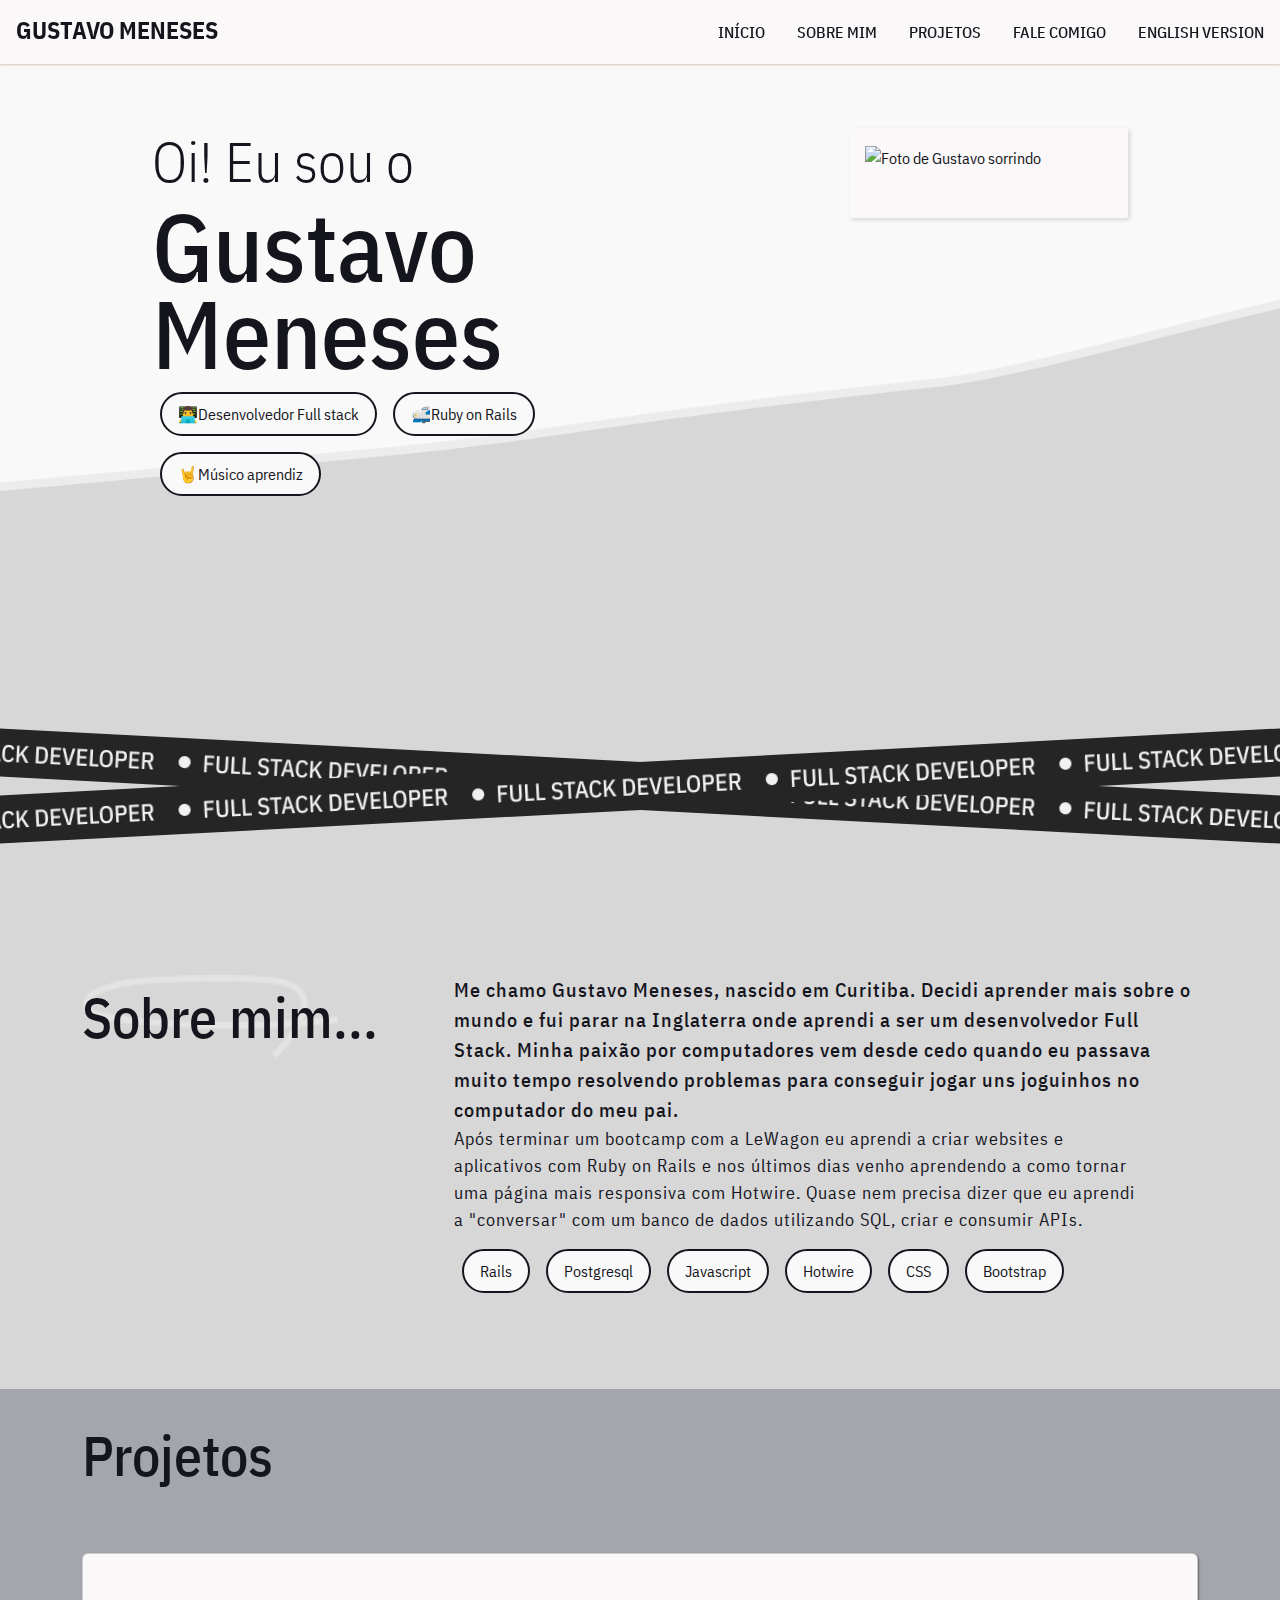
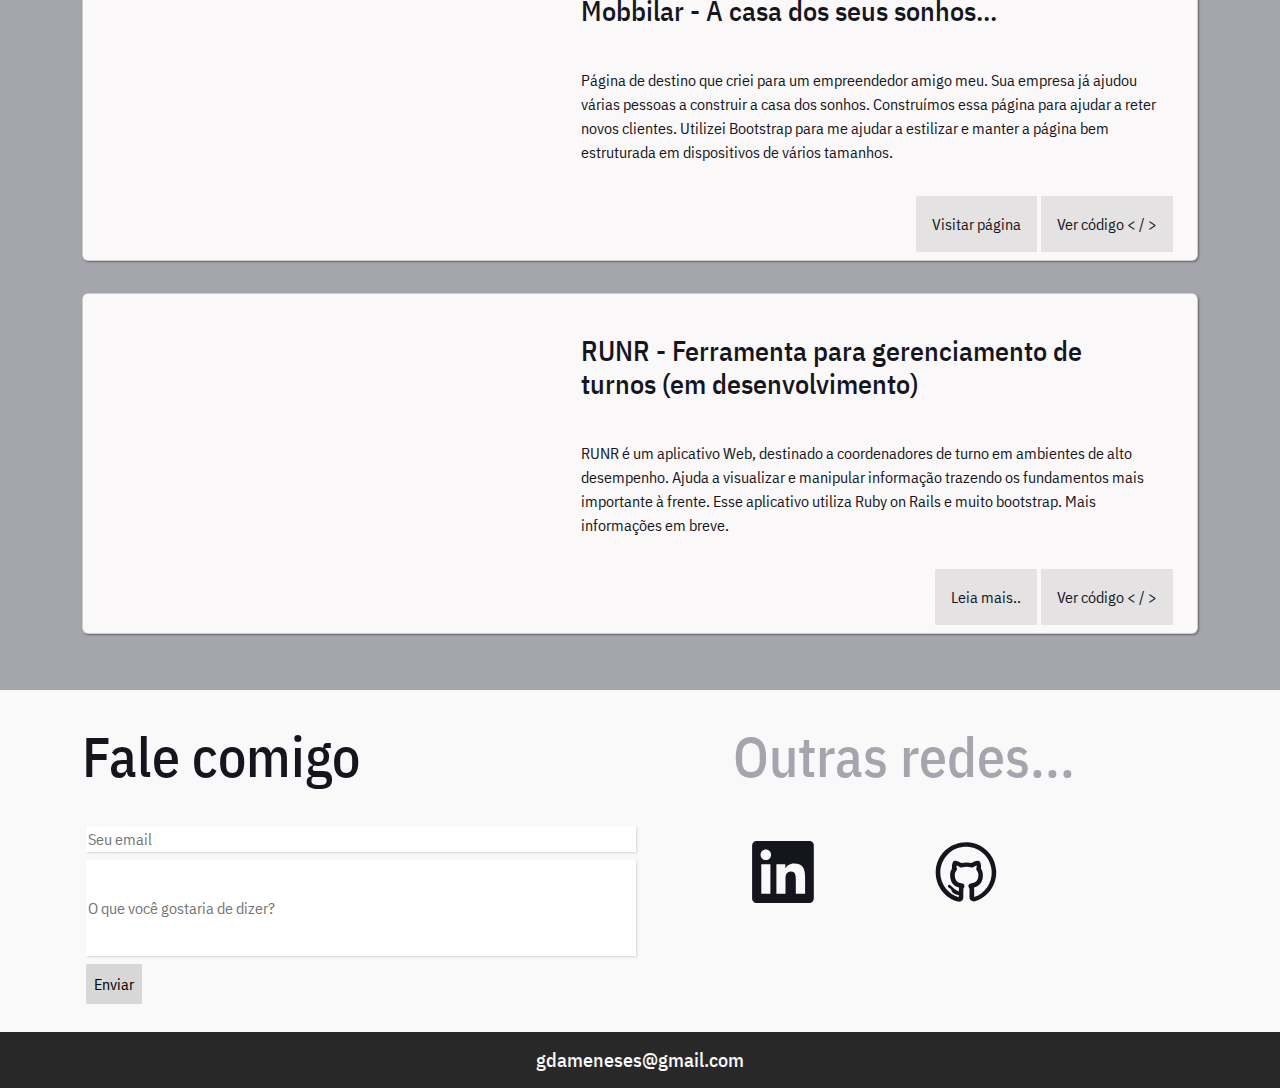
==== index.html @ ce680200 "added animation for mobile on expand. Need to add retract" ====
<!DOCTYPE html>
<html lang="pt">
<head>
  <meta charset="UTF-8">
  <meta http-equiv="X-UA-Compatible" content="IE=edge">
  <link rel="stylesheet" href="style.css">
  <meta name="viewport" content="width=device-width, initial-scale=1.0">
  <title>Gustavo Meneses - Fullstack</title>
</head>
<body>
  <section class="navbar">
    <div class="logo d-flex">
      <div class="p-3">
        <h4>GUSTAVO MENESES</h4>
      </div>
      <div class="btn-collapse">
        O
      </div>
    </div>
    <div class="navigation flex-column flex-lg-row">
      <a href="#home" class="navbar-item">Início</a>
      <a href="#about" class="navbar-item">Sobre mim</a>
      <a href="#projects" class="navbar-item">Projetos</a>
      <a href="#contact" class="navbar-item">Fale comigo</a>
      <a href="en.html" class="navbar-item">English version</a>
    </div>
  </section>
  <section class="back">
    <a href="#home" class="back-top">
      <div class="arrow"></div>
    </a>
  </section>
<section class="hero container-fluid" id="home">
  <div class="container d-flex justify-content-around flex-column flex-lg-row">
    <div class="wrapper col-12 col-lg-6">
      <div class="header">
        <h6>Oi! Eu sou o</h6>
        <h1 class="header-title">Gustavo<br>Meneses</h1>
      </div>
      <div class="under-title d-flex flex-wrap">
        <div class="tag"><span>👨‍💻</span>Desenvolvedor Full stack</div>
        <div class="tag"><span>🚅</span>Ruby on Rails</div>
        <div class="tag"><span>🤘</span>Músico aprendiz</div>
      </div>
    </div>
    <div class="wrapper col-12 col-lg-3">
      <div class="picture">
        <img src="https://i.imgur.com/gTbrYki.jpg" alt="Foto de Gustavo sorrindo" class="col-12 img-fluid">
      </div>
    </div>
  </div>

</section>

  <div class="divisor-wrapper">
    <div class="d-flex justify-content-center">
      <div class="divisor divisor-left"></div>
      <div class="divisor divisor-right"></div>
    </div>
  </div>

  <section class="about container-fluid" id="about">
    <div class="container d-flex container pt-4 pb-4 flex-column flex-lg-row">
        <div class="title col-12 col-lg-4 d-block text-start mb-4">
          <div class="container-title">Sobre mim...</div>
        </div>
        <div class="content col-12 col-lg-8">
          <div class="text-main col-12">
            Me chamo Gustavo Meneses, nascido em Curitiba. Decidi aprender mais sobre o mundo e fui parar na Inglaterra onde aprendi a ser um desenvolvedor Full Stack. Minha paixão por computadores vem desde cedo quando eu passava muito tempo resolvendo problemas para conseguir jogar uns joguinhos no computador do meu pai.
          </div>
          <div class="text-second col-11">
            Após terminar um bootcamp com a LeWagon eu aprendi a criar websites e aplicativos com Ruby on Rails e nos últimos dias venho aprendendo a como tornar uma página mais responsiva com Hotwire. Quase nem precisa dizer que eu aprendi a "conversar" com um banco de dados utilizando SQL, criar e consumir APIs.
          </div>
          <div class="tags d-flex flex-wrap mt-2">
            <div class="tag">Rails</div>
            <div class="tag">Postgresql</div>
            <div class="tag">Javascript</div>
            <div class="tag">Hotwire</div>
            <div class="tag">CSS</div>
            <div class="tag">Bootstrap</div>
          </div>
        </div>
    </div>
  </section>

  <section class="projects container-fluid" id="projects">
    <div class="container d-flex justify-content-between container pt-4 pb-4 flex-column">
      <div class="title d-block text-start mb-4">
        <span class="container-title">Projetos</span>
      </div>
      <div class="cards-wrapper col-12">
        <div class="card d-flex flex-column flex-lg-row p-2" id="mobbilar">
          <div class="thumbnail image-fluid col-12 col-lg-5">
            <img src="https://i.imgur.com/UkDMwVI.png" alt="">

          </div>
          <div class="d-flex flex-column justify-content-between">
            <div class="card-content d-flex flex-column align-items-start">
              <div class="card-header">
                <h3 class="card-title">Mobbilar - A casa dos seus sonhos...</h3>
              </div>
              <div class="card-description">
                <p>
                  Página de destino que criei para um empreendedor amigo meu. Sua empresa já ajudou várias pessoas a construir a casa dos sonhos. Construímos essa página para ajudar a reter novos clientes. Utilizei Bootstrap para me ajudar a estilizar e manter a página bem estruturada em dispositivos de vários tamanhos.
                </p>
              </div>
            </div>
            <div class="card-links col-12 d-flex justify-content-end">
              <a href="http://www.mobbilar.com.br" class="card-button" target="_blank">Visitar página</a>
              <a href="https://github.com/gdameneses/static_mobbilar" class="card-button" target="_blank">Ver código &lt / &gt</a>
            </div>
          </div>

        </div>
        <div class="card d-flex flex-column flex-lg-row p-2" id="runr">
          <div class="thumbnail image-fluid col-12 col-lg-5">
            <img src="https://i.imgur.com/P5oR11s.png" alt="">

          </div>
          <div class="d-flex flex-column justify-content-between">
            <div class="card-content d-flex flex-column align-items-start">
              <div class="card-header">
                <h3 class="card-title">RUNR - Ferramenta para gerenciamento de turnos (em desenvolvimento)<h3>
              </div>
              <div class="card-description">
                <p>
                  RUNR é um aplicativo Web, destinado a coordenadores de turno em ambientes de alto desempenho. Ajuda a visualizar e manipular informação trazendo os fundamentos mais importante à frente. Esse aplicativo utiliza Ruby on Rails e muito bootstrap. Mais informações em breve.
                </p>
              </div>
            </div>
            <div class="card-links col-12 d-flex justify-content-end">
              <a href="https://github.com/gdameneses/runr#readme" class="card-button">Leia mais..</a>

              <a href="https://www.github.com/gdameneses/runr" class="card-button" target="_blank">Ver código &lt / &gt</a>
            </div>
          </div>

        </div>
      </div>
    </div>
  </section>

  <section class="contact container-fluid" id="contact">
    <div class="container pt-4 pb-4 d-flex flex-column flex-lg-row justify-content-between">
      <div class="form col-12 col-lg-6">
        <div class="title text-start mb-4">
          <span class="container-title">Fale comigo</span>
        </div>
        <form action="https://mailthis.to/gdameneses@gmail.com" method="POST" target="_blank">
          <div class="form-body d-flex flex-column">
            <input type="email" name="_replyto" placeholder="Seu email" class="form-field m-1">
            <input type="text" name="message" placeholder="O que você gostaria de dizer?" class="form-field m-1"style="height: 6rem">
            <div>
              <input type="submit" value="Enviar" class="form-button m-1">
            </div>
          </div>
        </form>
      </div>

      <div class="other col-12 col-lg-5">
        <div class="title mb-4">
          <span class="container-title title-second">Outras redes...</span>
        </div>
        <div class="medias d-flex flex-wrap justify-content-between">
          <a href="https://www.linkedin.com/in/gdameneses/"><i class="linkedin-icon icon"></i></a>
          <a href="https://www.github.com/gdameneses/"><i class="gh-icon icon"></i></a>
          <a href="mailto:gdameneses@gmail.com"><i class="mail-icon icon"></i></a>
        </div>
      </div>
    </div>
  </section>
  <section class="footer">
    <h5>gdameneses@gmail.com</h5>
  </section>
<script>
const collapseButton = document.querySelector(".btn-collapse");
const navigation = document.querySelector(".navigation");
const navbar = document.querySelector(".navbar");
collapseButton.addEventListener("click", event => {
  navbar.classList.toggle("navbar-expanded");
  setTimeout(function () {
    navigation.classList.toggle("navigation-active");
  }, 200);
});
</script>
</body>
</html>
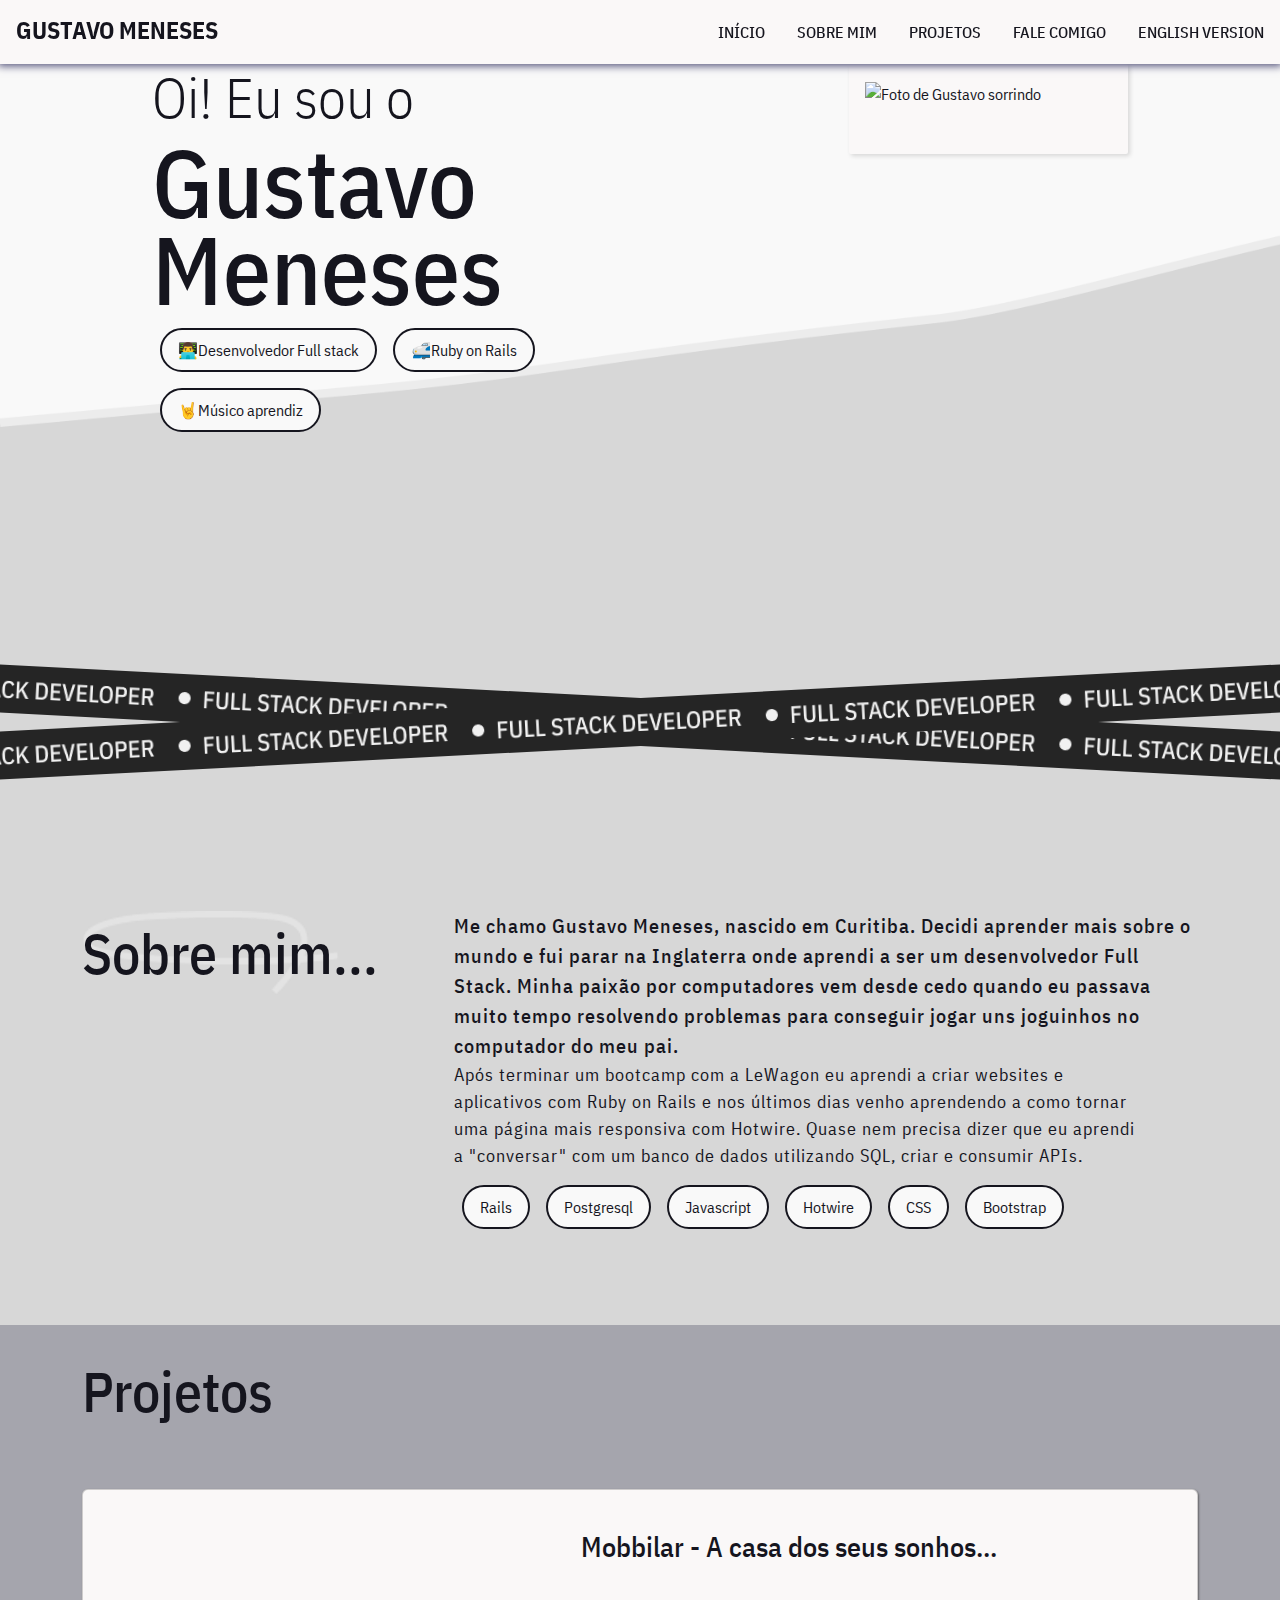
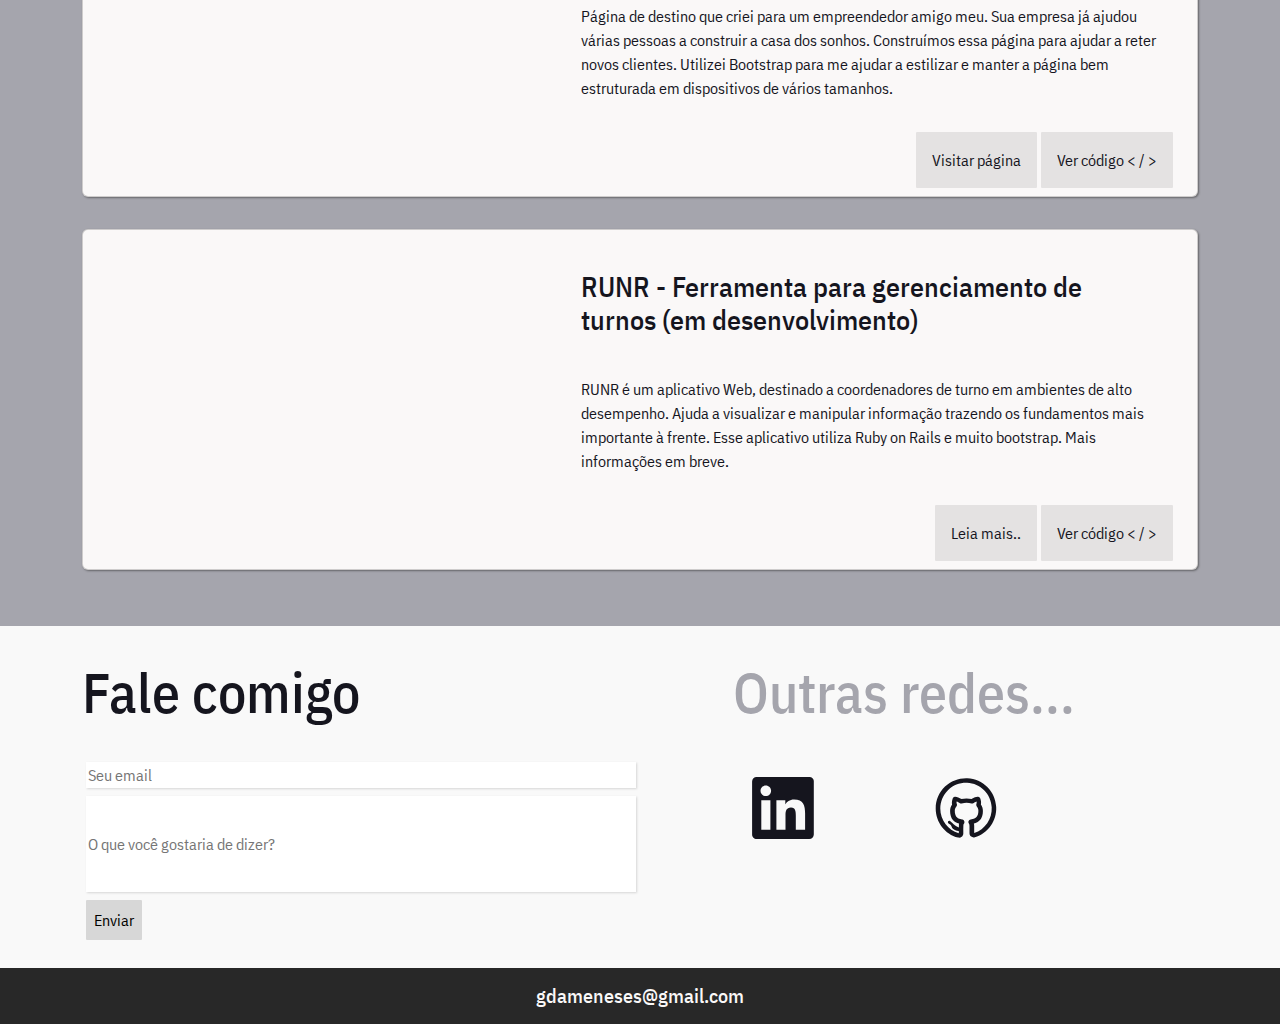
==== commit 382462e9: "finished. just to do english bit now" ====
--- a/index.html
+++ b/index.html
@@ -10,7 +10,7 @@
 <body>
   <section class="navbar">
     <div class="logo d-flex">
-      <div class="p-3">
+      <div class="p-3 navbar-logo">
         <h4>GUSTAVO MENESES</h4>
       </div>
       <div class="btn-collapse">
@@ -18,7 +18,7 @@
       </div>
     </div>
     <div class="navigation flex-column flex-lg-row">
-      <a href="#home" class="navbar-item">Início</a>
+      <a href="#top" class="navbar-item">Início</a>
       <a href="#about" class="navbar-item">Sobre mim</a>
       <a href="#projects" class="navbar-item">Projetos</a>
       <a href="#contact" class="navbar-item">Fale comigo</a>
@@ -173,15 +173,21 @@
     <h5>gdameneses@gmail.com</h5>
   </section>
 <script>
+// Sets important elements based on the unique class name I given them
 const collapseButton = document.querySelector(".btn-collapse");
 const navigation = document.querySelector(".navigation");
 const navbar = document.querySelector(".navbar");
-collapseButton.addEventListener("click", event => {
+
+
+navbar.addEventListener("click", event => {
   navbar.classList.toggle("navbar-expanded");
-  setTimeout(function () {
-    navigation.classList.toggle("navigation-active");
-  }, 200);
+  navigation.classList.toggle("navigation-active");
 });
+
+navbar.addEventListener("mouseleave", event =>  {
+  navbar.classList.remove("navbar-expanded");
+  navigation.classList.remove("navigation-active");
+  });
 </script>
 </body>
 </html>
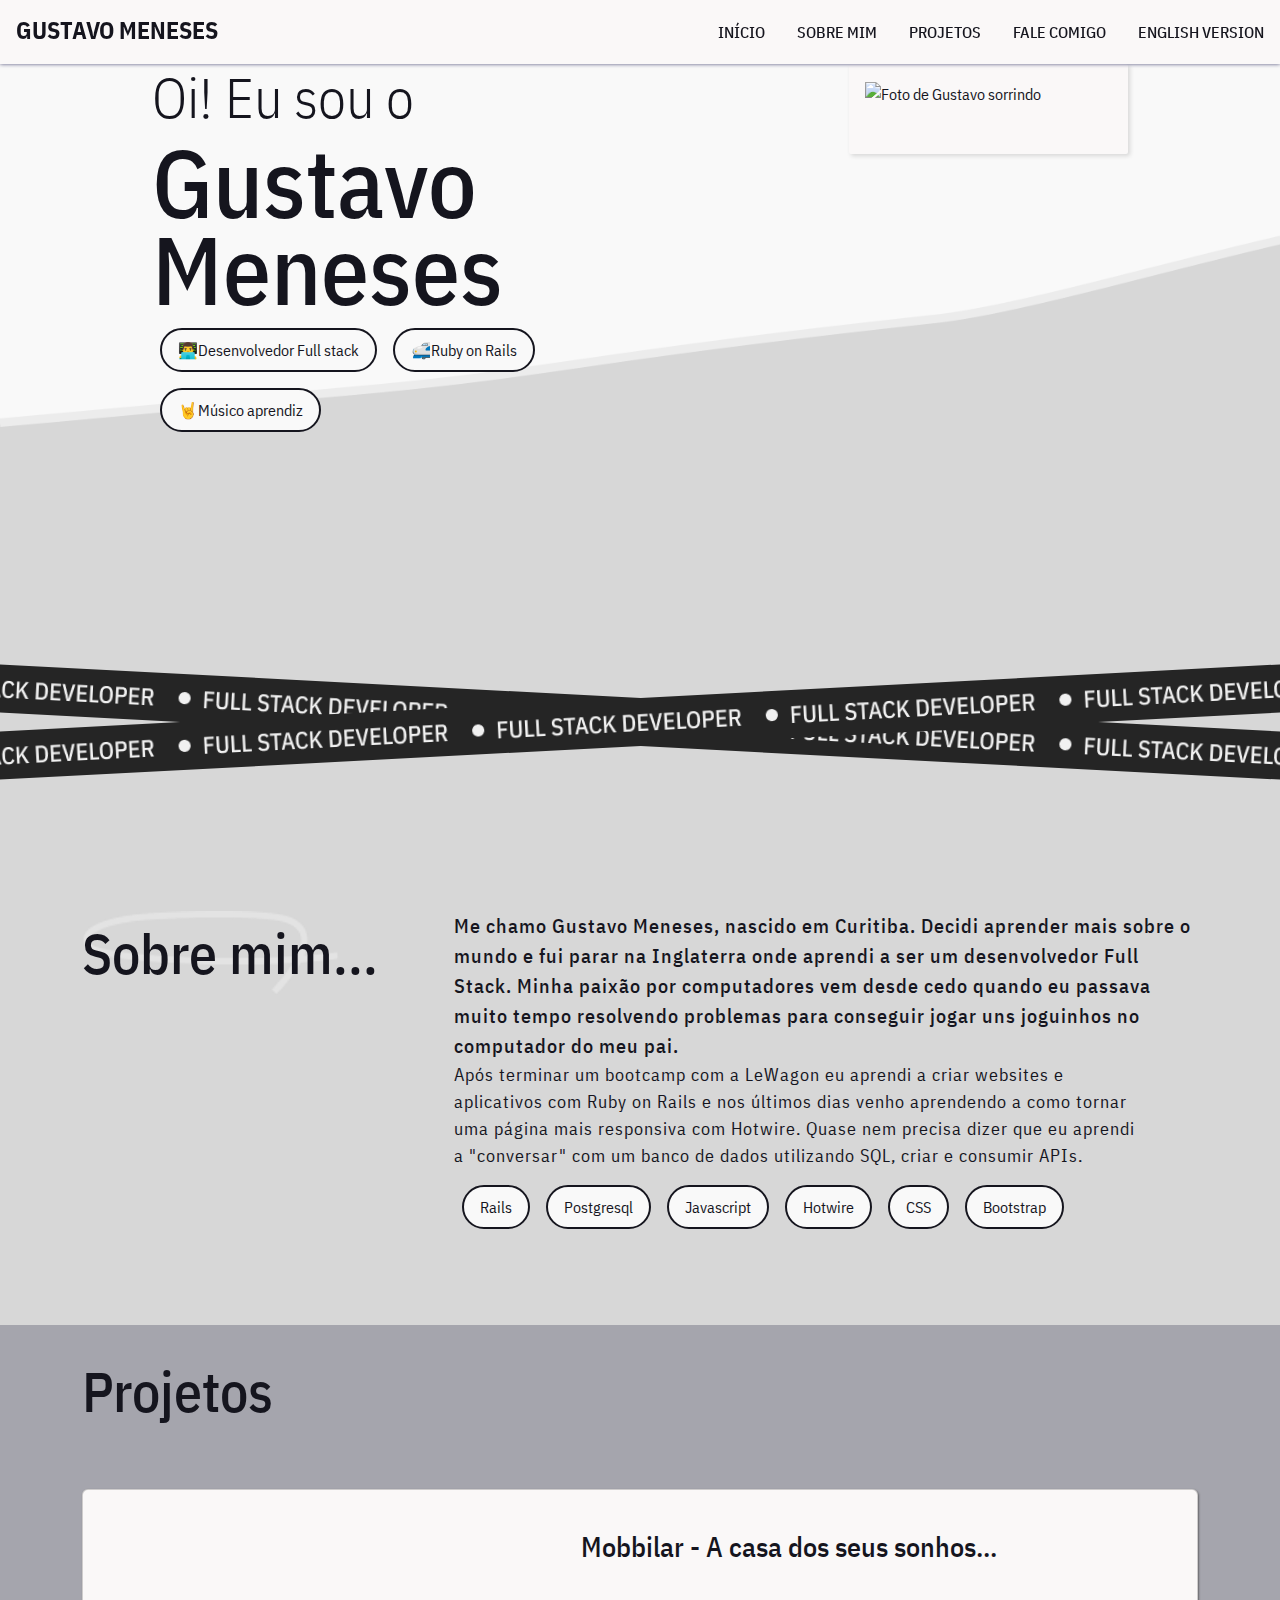
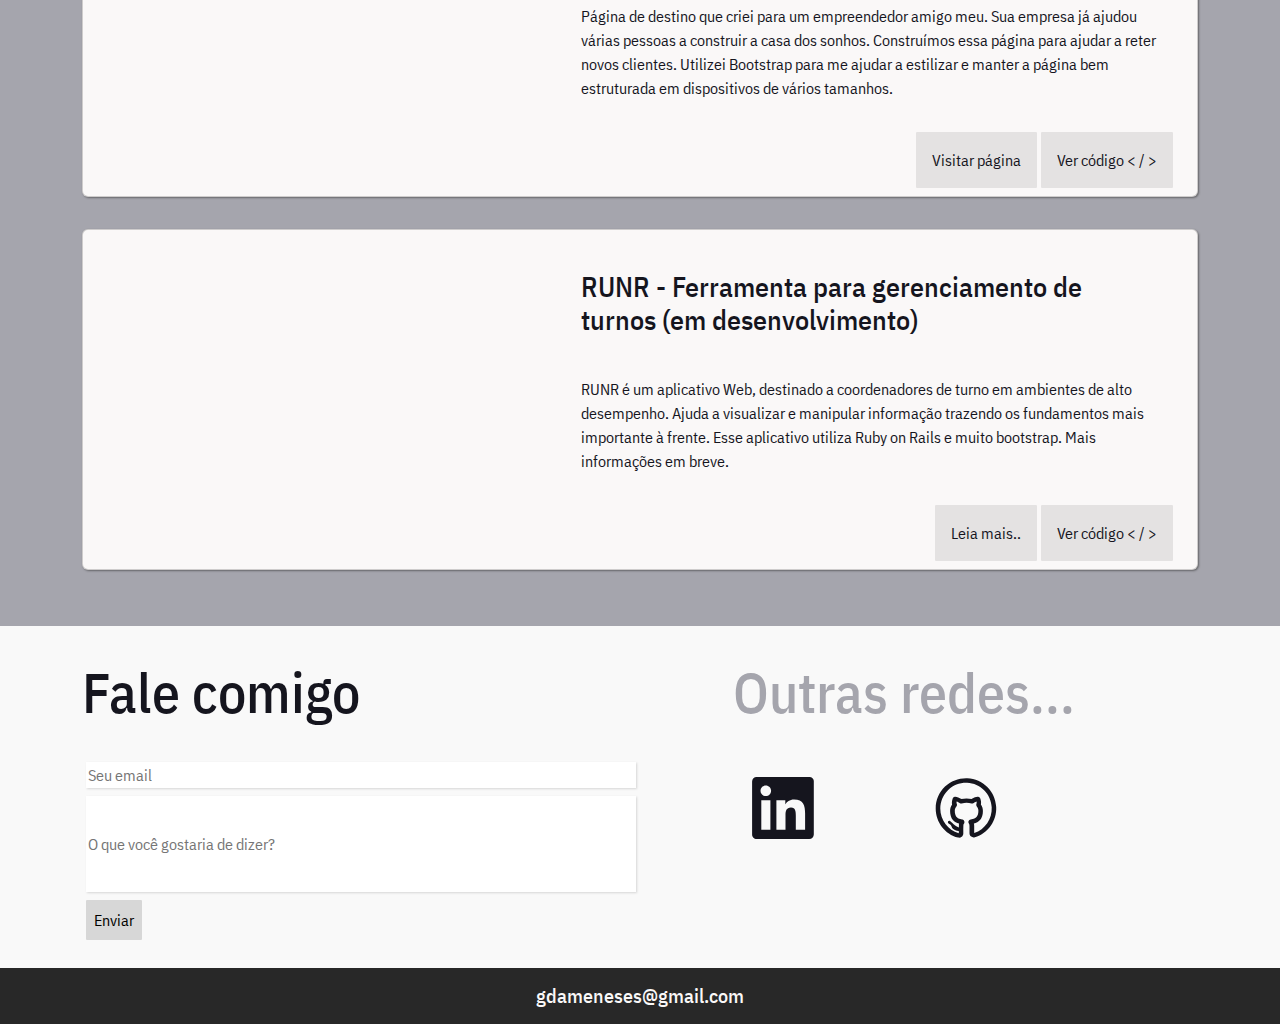
==== commit 5de092d5: "changes on en file" ====
--- a/index.html
+++ b/index.html
@@ -12,9 +12,6 @@
     <div class="logo d-flex">
       <div class="p-3 navbar-logo">
         <h4>GUSTAVO MENESES</h4>
-      </div>
-      <div class="btn-collapse">
-        O
       </div>
     </div>
     <div class="navigation flex-column flex-lg-row">
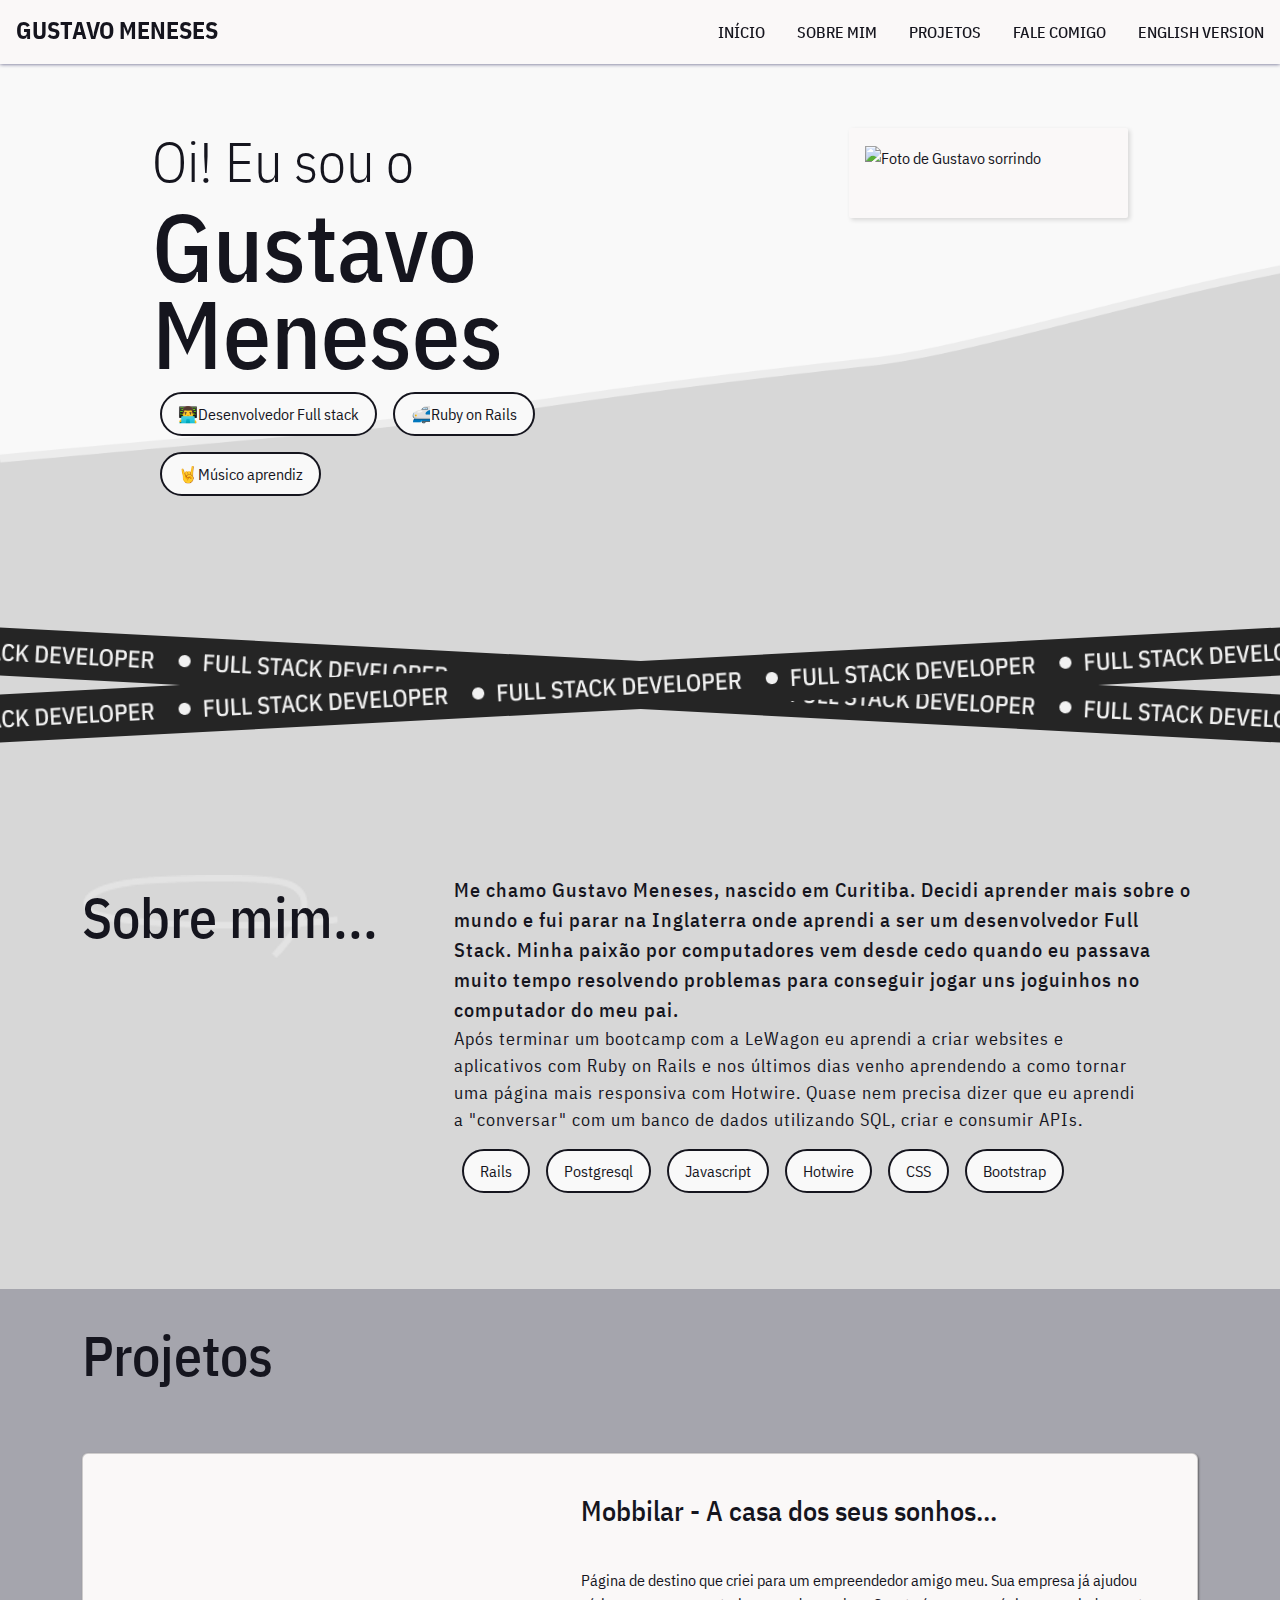
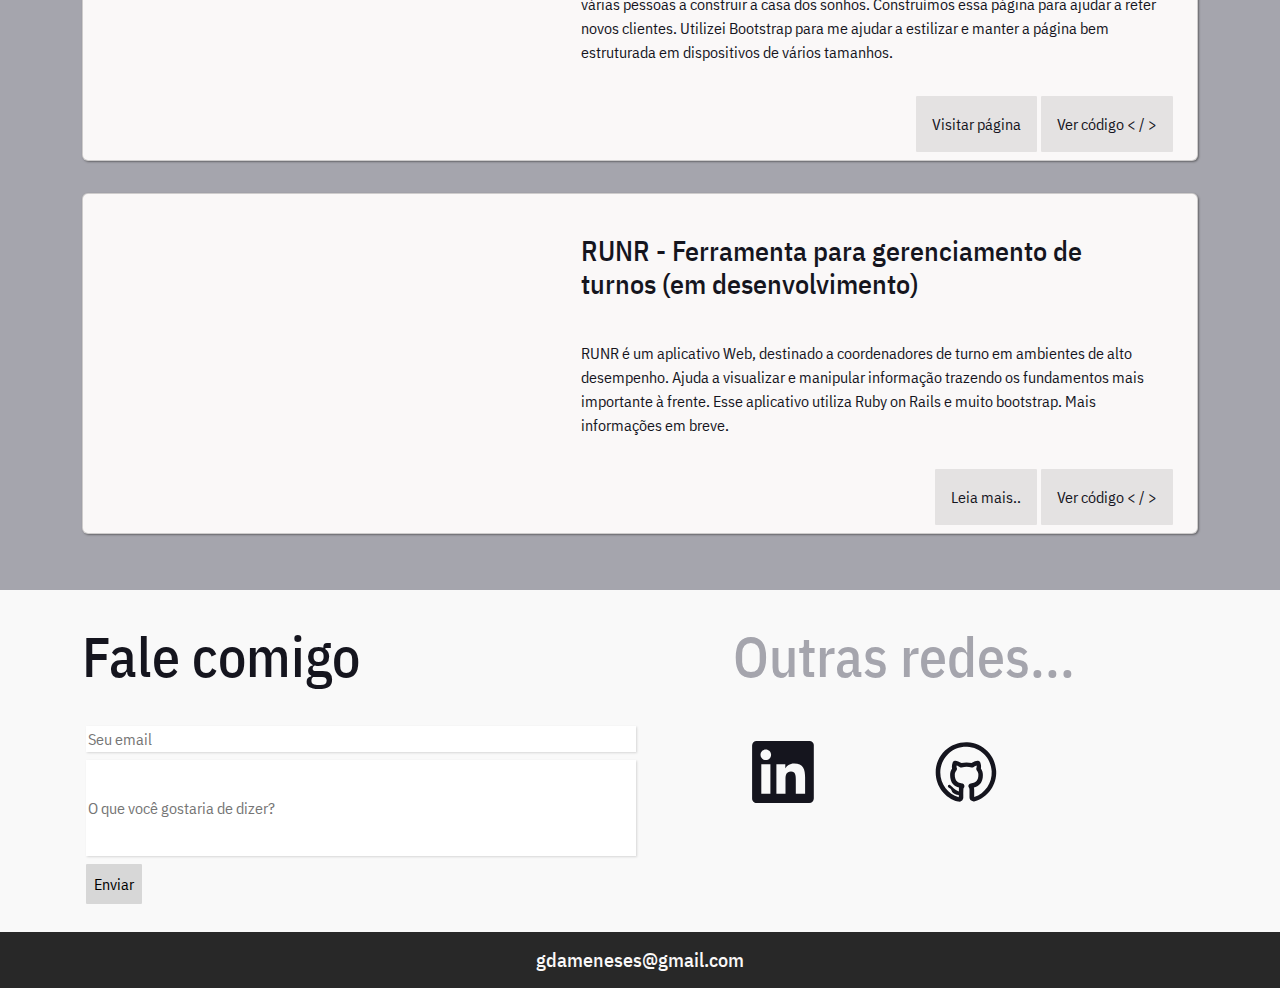
==== commit acfc9ba8: "added sandwich button and some fixes to css" ====
--- a/index.html
+++ b/index.html
@@ -10,10 +10,26 @@
 <body>
   <section class="navbar">
     <div class="logo d-flex">
+
       <div class="p-3 navbar-logo">
         <h4>GUSTAVO MENESES</h4>
       </div>
+      <div class="collapse-button">
+        <svg width="24" height="24" viewBox="0 0 24 24" fill="none" xmlns="http://www.w3.org/2000/svg">
+          <path
+            d="M2 6C2 5.44772 2.44772 5 3 5H21C21.5523 5 22 5.44772 22 6C22 6.55228 21.5523 7 21 7H3C2.44772 7 2 6.55228 2 6Z"
+            fill="black" />
+          <path
+            d="M2 12.0322C2 11.4799 2.44772 11.0322 3 11.0322H21C21.5523 11.0322 22 11.4799 22 12.0322C22 12.5845 21.5523 13.0322 21 13.0322H3C2.44772 13.0322 2 12.5845 2 12.0322Z"
+            fill="black" />
+          <path
+            d="M3 17.0645C2.44772 17.0645 2 17.5122 2 18.0645C2 18.6167 2.44772 19.0645 3 19.0645H21C21.5523 19.0645 22 18.6167 22 18.0645C22 17.5122 21.5523 17.0645 21 17.0645H3Z"
+            fill="black" />
+        </svg>
+
+      </div>
     </div>
+
     <div class="navigation flex-column flex-lg-row">
       <a href="#top" class="navbar-item">Início</a>
       <a href="#about" class="navbar-item">Sobre mim</a>
@@ -21,6 +37,8 @@
       <a href="#contact" class="navbar-item">Fale comigo</a>
       <a href="en.html" class="navbar-item">English version</a>
     </div>
+
+
   </section>
   <section class="back">
     <a href="#home" class="back-top">
@@ -169,22 +187,8 @@
   <section class="footer">
     <h5>gdameneses@gmail.com</h5>
   </section>
-<script>
-// Sets important elements based on the unique class name I given them
-const collapseButton = document.querySelector(".btn-collapse");
-const navigation = document.querySelector(".navigation");
-const navbar = document.querySelector(".navbar");
+<script src="script.js">
 
-
-navbar.addEventListener("click", event => {
-  navbar.classList.toggle("navbar-expanded");
-  navigation.classList.toggle("navigation-active");
-});
-
-navbar.addEventListener("mouseleave", event =>  {
-  navbar.classList.remove("navbar-expanded");
-  navigation.classList.remove("navigation-active");
-  });
 </script>
 </body>
 </html>
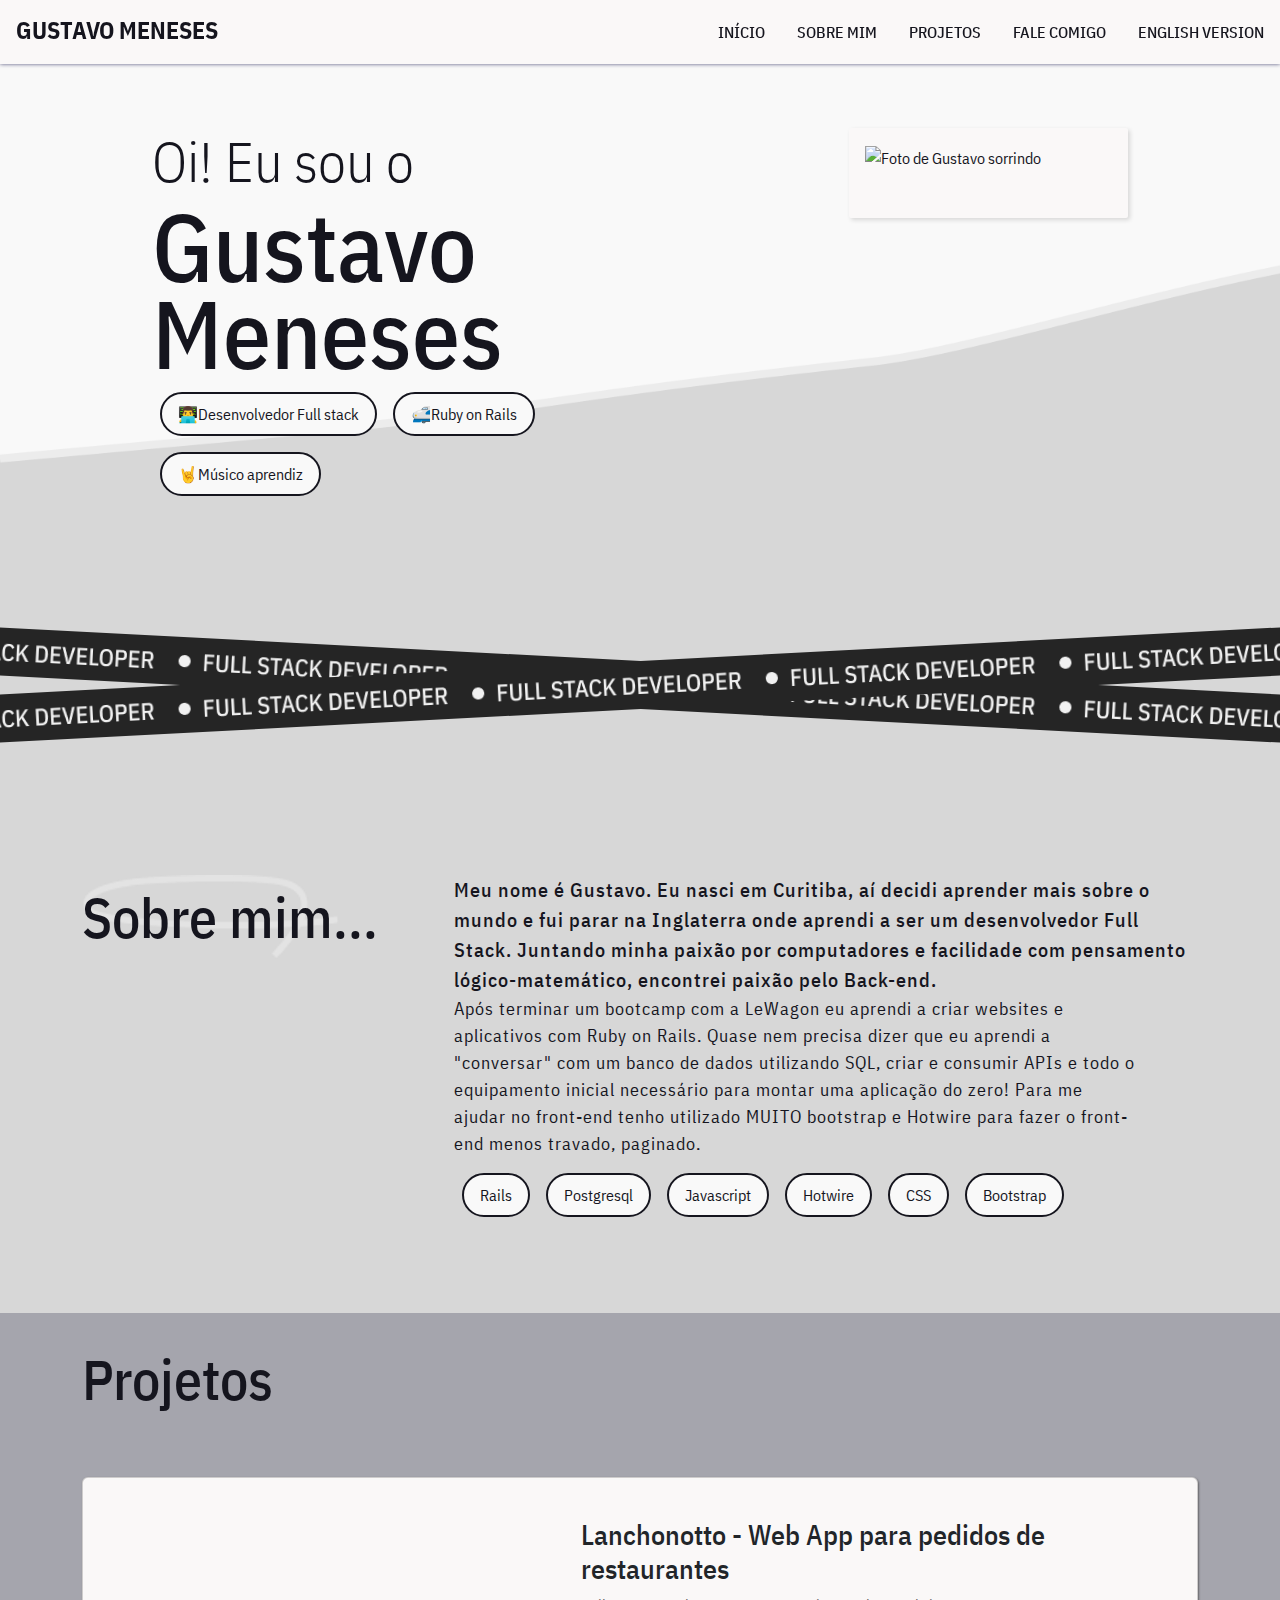
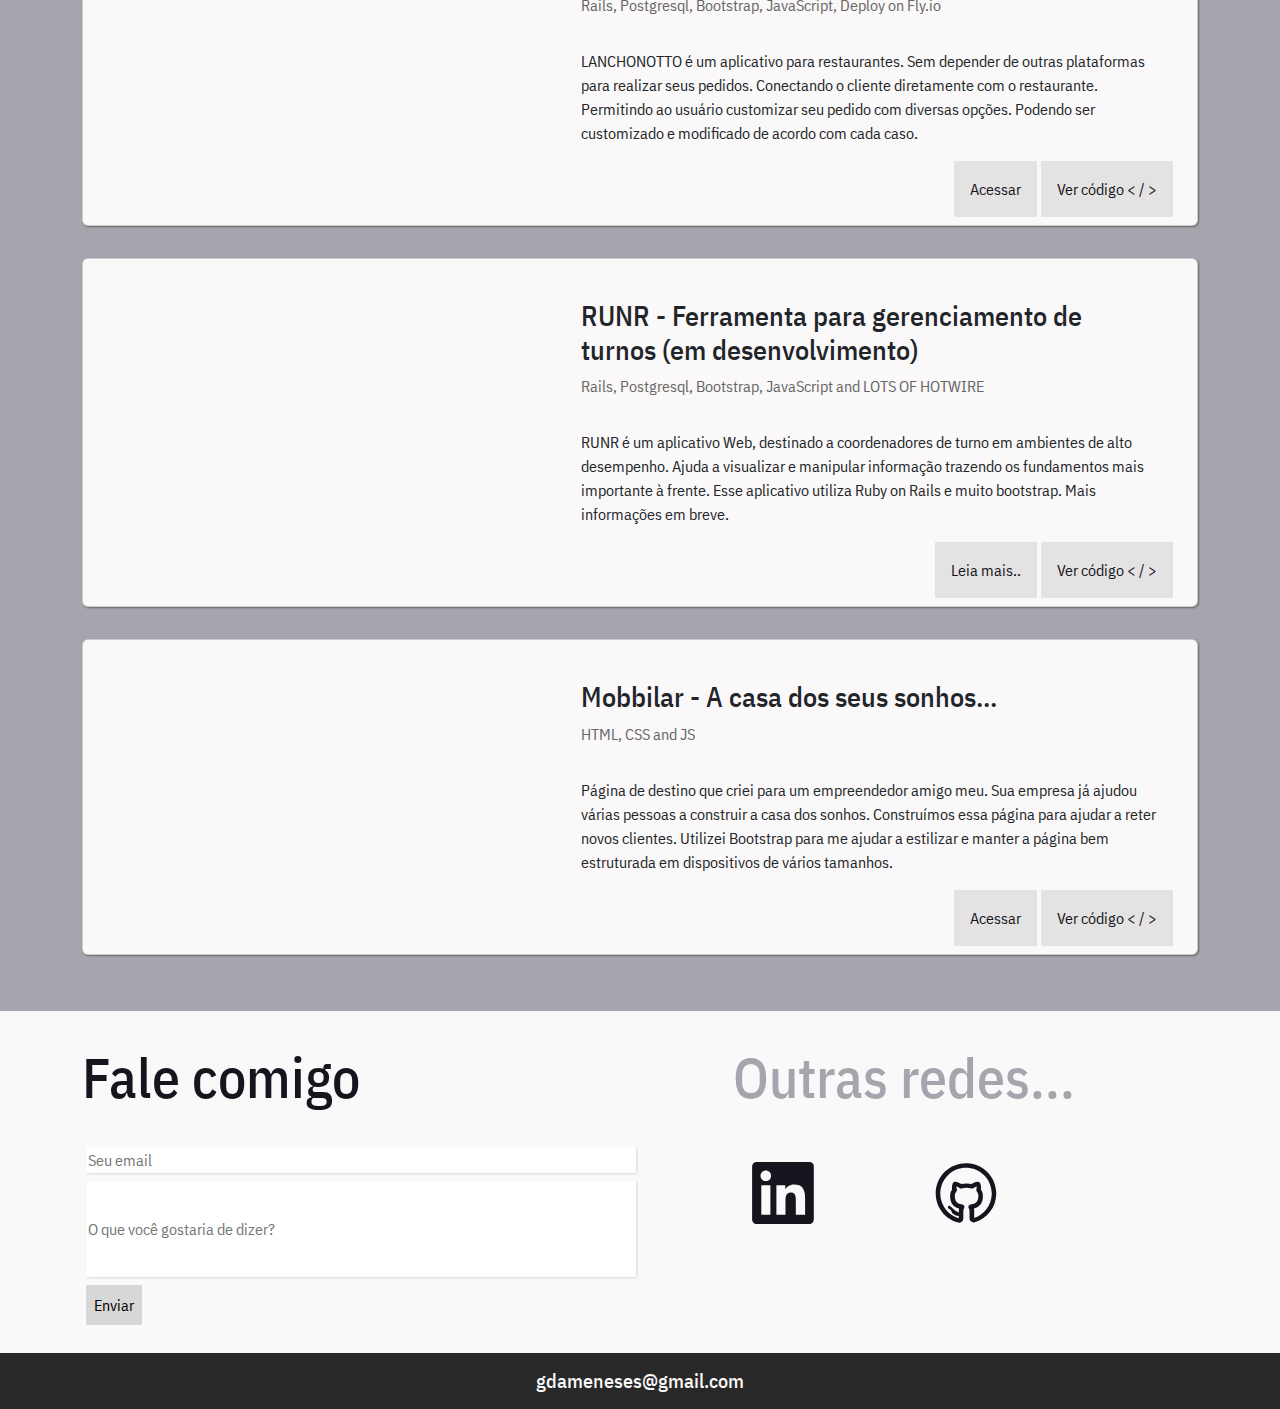
==== commit 6b4034af: "added lanchonotto and fixed some paddings" ====
--- a/index.html
+++ b/index.html
@@ -67,12 +67,12 @@
 
 </section>
 
-  <div class="divisor-wrapper">
-    <div class="d-flex justify-content-center">
-      <div class="divisor divisor-left"></div>
-      <div class="divisor divisor-right"></div>
-    </div>
+<div class="divisors">
+  <div class="divisors-wrapper">
+    <div class="divisor divisor-left"></div>
+    <div class="divisor divisor-right"></div>
   </div>
+</div>
 
   <section class="about container-fluid" id="about">
     <div class="container d-flex container pt-4 pb-4 flex-column flex-lg-row">
@@ -81,10 +81,10 @@
         </div>
         <div class="content col-12 col-lg-8">
           <div class="text-main col-12">
-            Me chamo Gustavo Meneses, nascido em Curitiba. Decidi aprender mais sobre o mundo e fui parar na Inglaterra onde aprendi a ser um desenvolvedor Full Stack. Minha paixão por computadores vem desde cedo quando eu passava muito tempo resolvendo problemas para conseguir jogar uns joguinhos no computador do meu pai.
+            Meu nome é Gustavo. Eu  nasci em Curitiba, aí decidi aprender mais sobre o mundo e fui parar na Inglaterra onde aprendi a ser um desenvolvedor Full Stack. Juntando minha paixão por computadores e facilidade com pensamento lógico-matemático, encontrei paixão pelo Back-end.
           </div>
           <div class="text-second col-11">
-            Após terminar um bootcamp com a LeWagon eu aprendi a criar websites e aplicativos com Ruby on Rails e nos últimos dias venho aprendendo a como tornar uma página mais responsiva com Hotwire. Quase nem precisa dizer que eu aprendi a "conversar" com um banco de dados utilizando SQL, criar e consumir APIs.
+            Após terminar um bootcamp com a LeWagon eu aprendi a criar websites e aplicativos com Ruby on Rails. Quase nem precisa dizer que eu aprendi a "conversar" com um banco de dados utilizando SQL, criar e consumir APIs e todo o equipamento inicial necessário para montar uma aplicação do zero! Para me ajudar no front-end tenho utilizado MUITO bootstrap e Hotwire para fazer o front-end menos travado, paginado.
           </div>
           <div class="tags d-flex flex-wrap mt-2">
             <div class="tag">Rails</div>
@@ -104,6 +104,62 @@
         <span class="container-title">Projetos</span>
       </div>
       <div class="cards-wrapper col-12">
+
+        <div class="card d-flex flex-column flex-lg-row p-2" id="lanchonotto">
+          <div class="thumbnail image-fluid col-12 col-lg-5">
+            <img src="https://i.imgur.com/uppwuoB.png" alt="">
+
+          </div>
+          <div class="d-flex flex-column justify-content-between">
+            <div class="card-content d-flex flex-column align-items-start">
+              <div class="card-header">
+                <h3 class="card-title">Lanchonotto - Web App para pedidos de restaurantes<h3>
+              </div>
+              <div class="card-description">
+                <p class="card-subtext">Rails, Postgresql, Bootstrap, JavaScript, Deploy on Fly.io</p>
+                <p class="card-text">
+                  LANCHONOTTO é um aplicativo para restaurantes. Sem depender de outras plataformas para realizar seus pedidos.
+                  Conectando o cliente diretamente com o restaurante. Permitindo ao usuário customizar seu pedido com diversas
+                  opções. Podendo ser customizado e modificado de acordo com cada caso.
+                </p>
+              </div>
+            </div>
+            <div class="card-links col-12 d-flex justify-content-end">
+              <a href="https://lanchonotto.fly.dev" class="card-button" target="_blank">Acessar</a>
+
+              <a href="https://www.github.com/gdameneses/lanchonotto" class="card-button" target="_blank">Ver código &lt /
+                &gt</a>
+            </div>
+          </div>
+
+        </div>
+
+        <div class="card d-flex flex-column flex-lg-row p-2" id="runr">
+          <div class="thumbnail image-fluid col-12 col-lg-5">
+            <img src="https://camo.githubusercontent.com/8dee77a17d0ea178d5e4ffe2b9535f10c93f9bc83445d03e794037724ee85234/68747470733a2f2f692e696d6775722e636f6d2f487954485172742e706e67" alt="">
+
+          </div>
+          <div class="d-flex flex-column justify-content-between">
+            <div class="card-content d-flex flex-column align-items-start">
+              <div class="card-header">
+                <h3 class="card-title">RUNR - Ferramenta para gerenciamento de turnos (em desenvolvimento)<h3>
+              </div>
+              <div class="card-description">
+                <p class="card-subtext">Rails, Postgresql, Bootstrap, JavaScript and LOTS OF HOTWIRE</p>
+                <p class="card-text">
+                  RUNR é um aplicativo Web, destinado a coordenadores de turno em ambientes de alto desempenho. Ajuda a visualizar e manipular informação trazendo os fundamentos mais importante à frente. Esse aplicativo utiliza Ruby on Rails e muito bootstrap. Mais informações em breve.
+                </p>
+              </div>
+            </div>
+            <div class="card-links col-12 d-flex justify-content-end">
+              <a href="https://github.com/gdameneses/runr#readme" class="card-button" target="_blank">Leia mais..</a>
+
+              <a href="https://www.github.com/gdameneses/runr" class="card-button" target="_blank">Ver código &lt / &gt</a>
+            </div>
+          </div>
+
+        </div>
+
         <div class="card d-flex flex-column flex-lg-row p-2" id="mobbilar">
           <div class="thumbnail image-fluid col-12 col-lg-5">
             <img src="https://i.imgur.com/UkDMwVI.png" alt="">
@@ -115,42 +171,23 @@
                 <h3 class="card-title">Mobbilar - A casa dos seus sonhos...</h3>
               </div>
               <div class="card-description">
-                <p>
-                  Página de destino que criei para um empreendedor amigo meu. Sua empresa já ajudou várias pessoas a construir a casa dos sonhos. Construímos essa página para ajudar a reter novos clientes. Utilizei Bootstrap para me ajudar a estilizar e manter a página bem estruturada em dispositivos de vários tamanhos.
+                <p class="card-subtext">HTML, CSS and JS</p>
+                <p class="card-text">
+                  Página de destino que criei para um empreendedor amigo meu. Sua empresa já ajudou várias pessoas a construir a
+                  casa dos sonhos. Construímos essa página para ajudar a reter novos clientes. Utilizei Bootstrap para me ajudar
+                  a estilizar e manter a página bem estruturada em dispositivos de vários tamanhos.
                 </p>
               </div>
             </div>
             <div class="card-links col-12 d-flex justify-content-end">
-              <a href="http://www.mobbilar.com.br" class="card-button" target="_blank">Visitar página</a>
-              <a href="https://github.com/gdameneses/static_mobbilar" class="card-button" target="_blank">Ver código &lt / &gt</a>
-            </div>
-          </div>
-
-        </div>
-        <div class="card d-flex flex-column flex-lg-row p-2" id="runr">
-          <div class="thumbnail image-fluid col-12 col-lg-5">
-            <img src="https://i.imgur.com/P5oR11s.png" alt="">
-
-          </div>
-          <div class="d-flex flex-column justify-content-between">
-            <div class="card-content d-flex flex-column align-items-start">
-              <div class="card-header">
-                <h3 class="card-title">RUNR - Ferramenta para gerenciamento de turnos (em desenvolvimento)<h3>
-              </div>
-              <div class="card-description">
-                <p>
-                  RUNR é um aplicativo Web, destinado a coordenadores de turno em ambientes de alto desempenho. Ajuda a visualizar e manipular informação trazendo os fundamentos mais importante à frente. Esse aplicativo utiliza Ruby on Rails e muito bootstrap. Mais informações em breve.
-                </p>
-              </div>
-            </div>
-            <div class="card-links col-12 d-flex justify-content-end">
-              <a href="https://github.com/gdameneses/runr#readme" class="card-button">Leia mais..</a>
-
-              <a href="https://www.github.com/gdameneses/runr" class="card-button" target="_blank">Ver código &lt / &gt</a>
-            </div>
-          </div>
-
-        </div>
+              <a href="http://www.mobbilar.com.br" class="card-button" target="_blank">Acessar</a>
+              <a href="https://github.com/gdameneses/static_mobbilar" class="card-button" target="_blank">Ver código &lt /
+                &gt</a>
+            </div>
+          </div>
+
+        </div>
+
       </div>
     </div>
   </section>
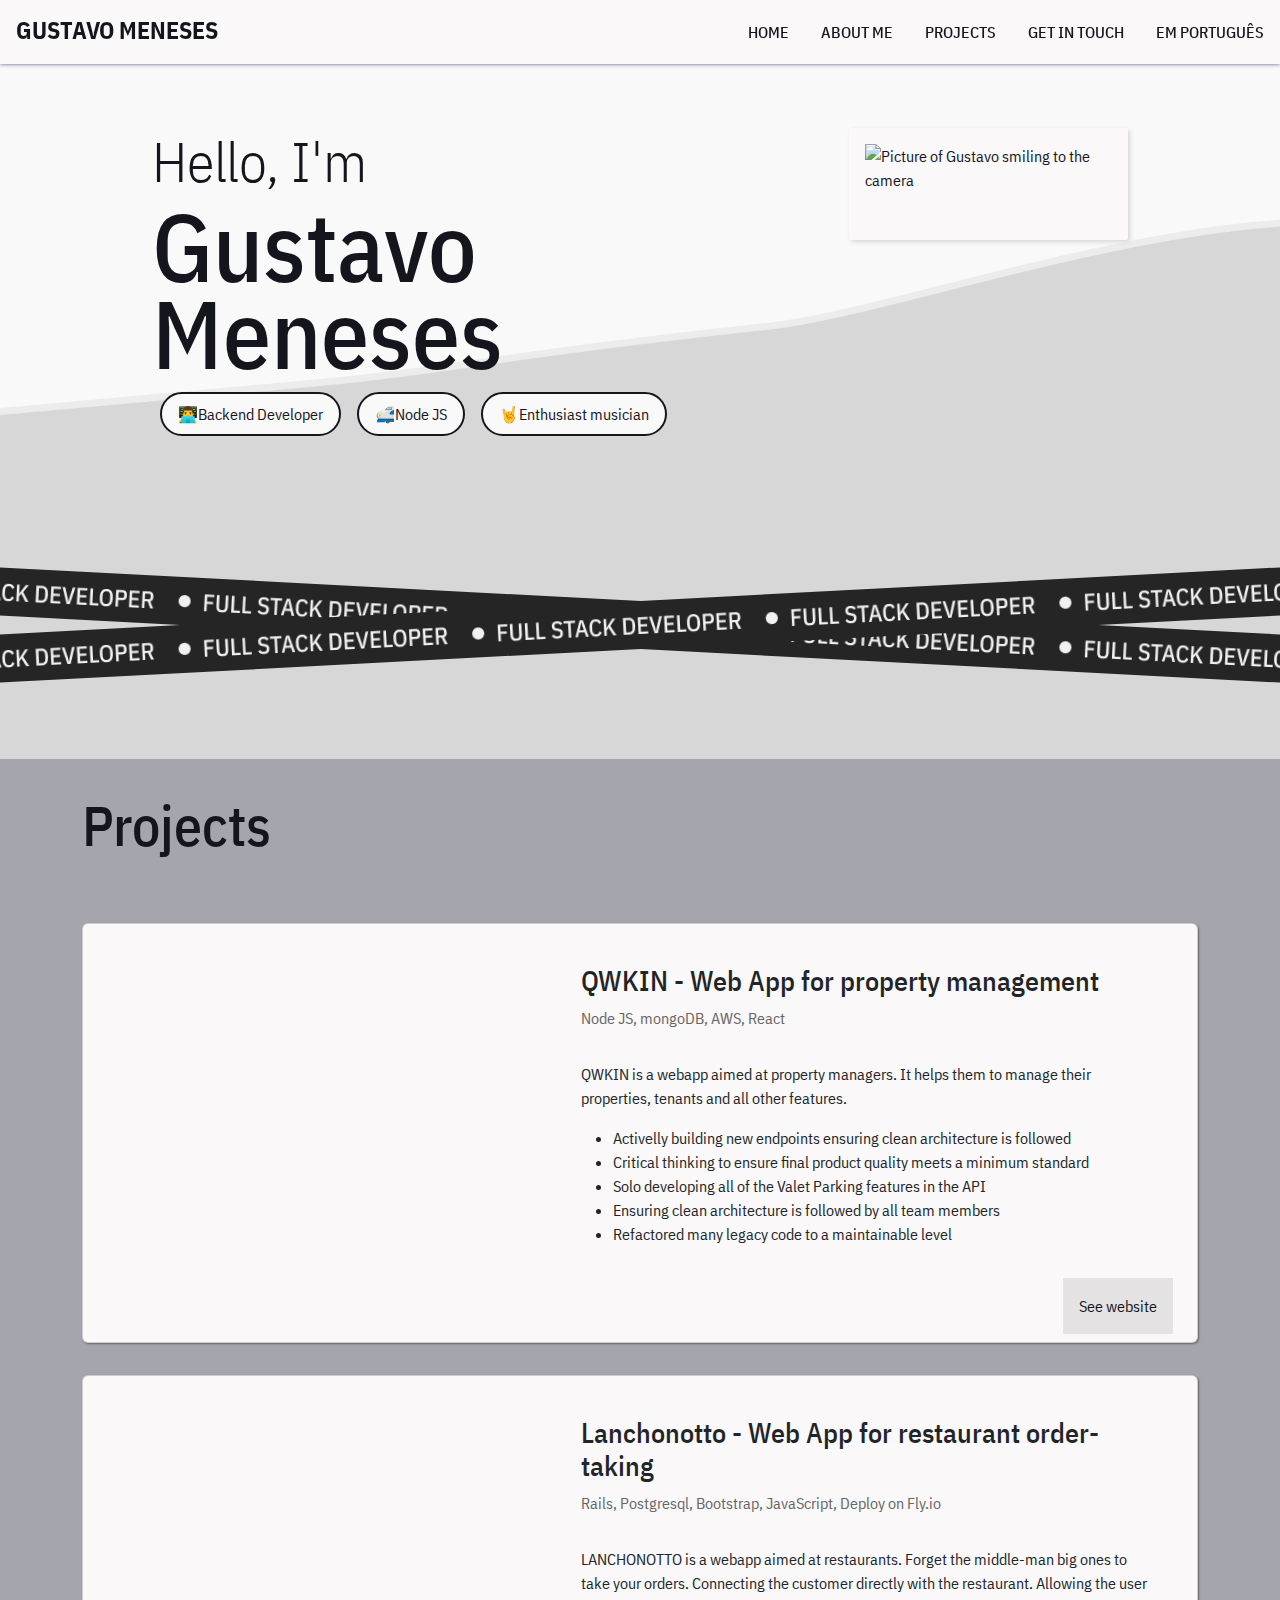
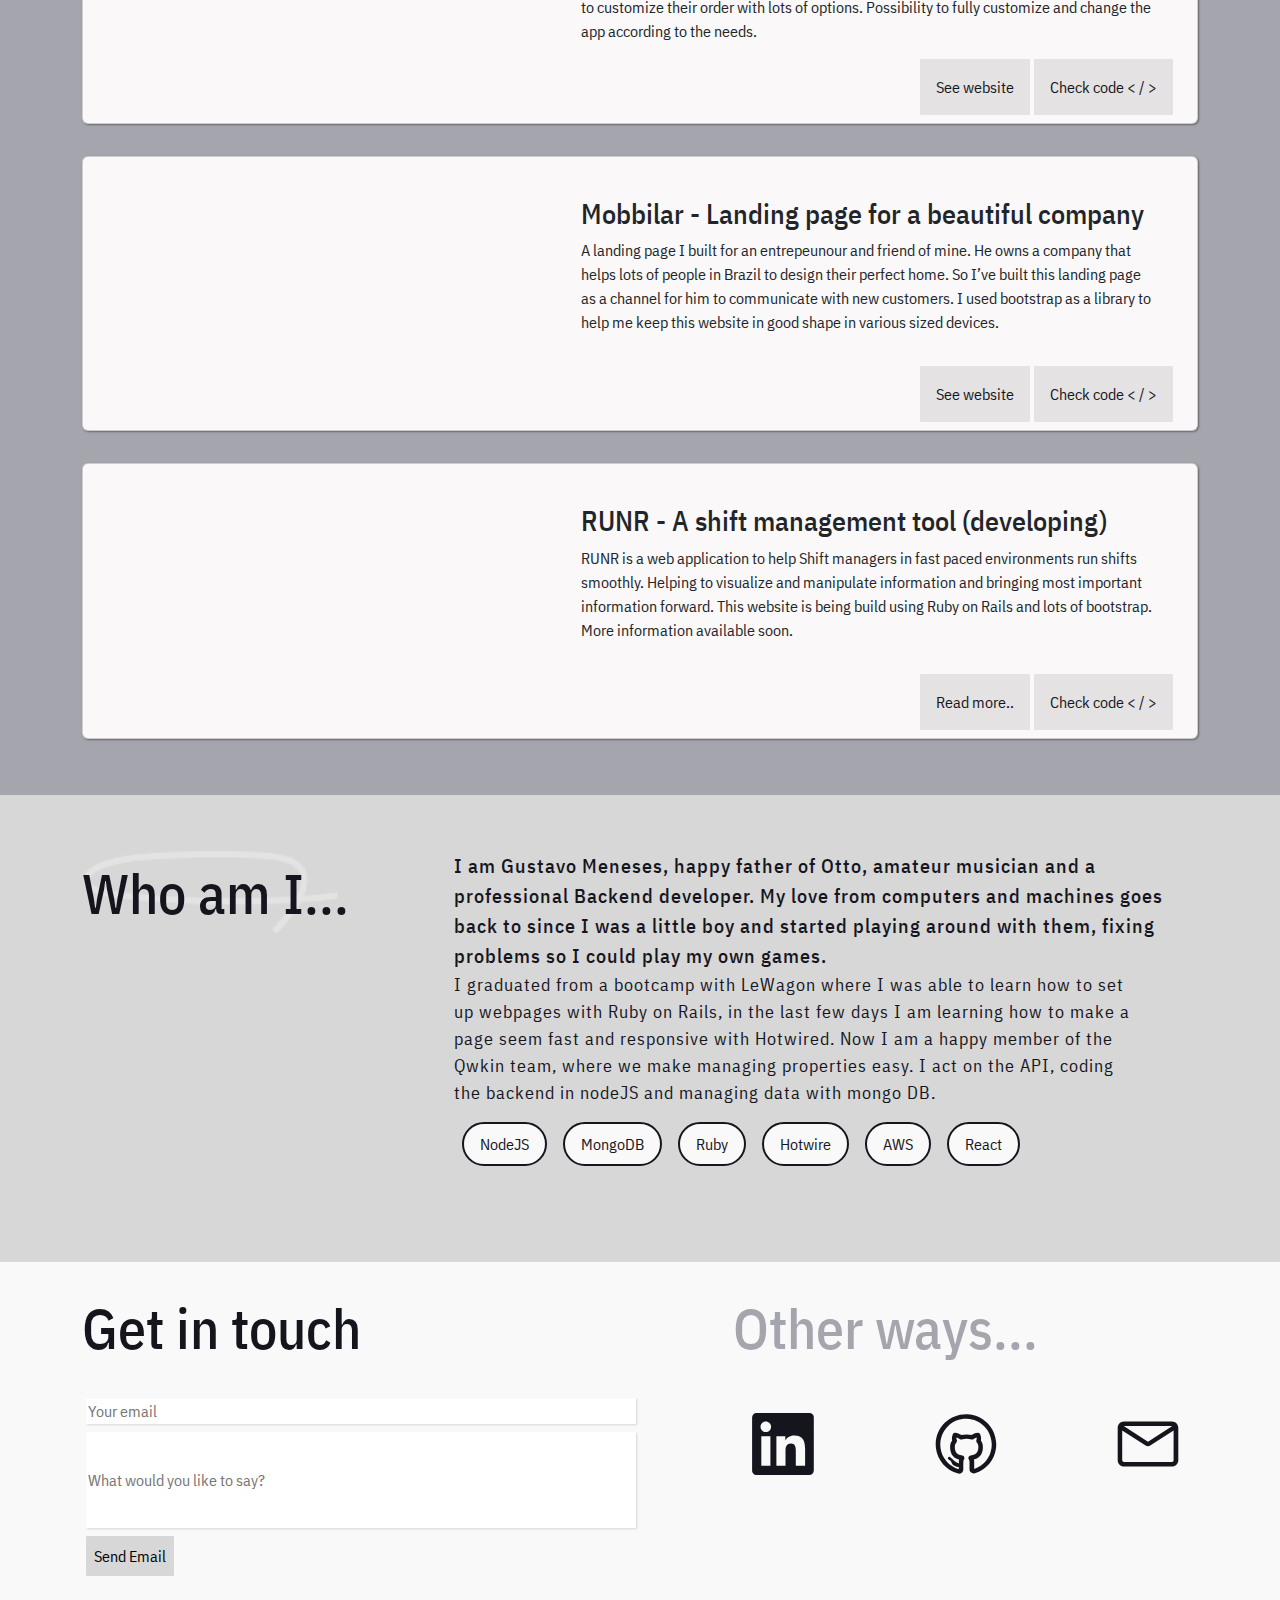
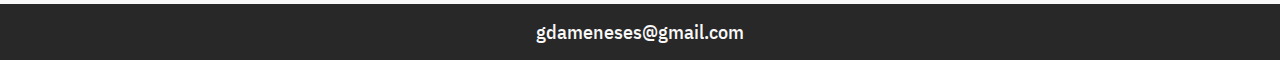
==== commit 9c7ef774: "updated to english and changed info" ====
--- a/index.html
+++ b/index.html
@@ -1,71 +1,70 @@
 <!DOCTYPE html>
-<html lang="pt">
+<html lang="en">
+
 <head>
   <meta charset="UTF-8">
   <meta http-equiv="X-UA-Compatible" content="IE=edge">
   <link rel="stylesheet" href="style.css">
   <meta name="viewport" content="width=device-width, initial-scale=1.0">
-  <title>Gustavo Meneses - Fullstack</title>
+  <title>Gustavo Meneses - Backend developer</title>
 </head>
+
 <body>
   <section class="navbar">
     <div class="logo d-flex">
-
       <div class="p-3 navbar-logo">
         <h4>GUSTAVO MENESES</h4>
       </div>
-      <div class="collapse-button">
-        <svg width="24" height="24" viewBox="0 0 24 24" fill="none" xmlns="http://www.w3.org/2000/svg">
-          <path
-            d="M2 6C2 5.44772 2.44772 5 3 5H21C21.5523 5 22 5.44772 22 6C22 6.55228 21.5523 7 21 7H3C2.44772 7 2 6.55228 2 6Z"
-            fill="black" />
-          <path
-            d="M2 12.0322C2 11.4799 2.44772 11.0322 3 11.0322H21C21.5523 11.0322 22 11.4799 22 12.0322C22 12.5845 21.5523 13.0322 21 13.0322H3C2.44772 13.0322 2 12.5845 2 12.0322Z"
-            fill="black" />
-          <path
-            d="M3 17.0645C2.44772 17.0645 2 17.5122 2 18.0645C2 18.6167 2.44772 19.0645 3 19.0645H21C21.5523 19.0645 22 18.6167 22 18.0645C22 17.5122 21.5523 17.0645 21 17.0645H3Z"
-            fill="black" />
-        </svg>
-
-      </div>
-    </div>
-
-    <div class="navigation flex-column flex-lg-row">
-      <a href="#top" class="navbar-item">Início</a>
-      <a href="#about" class="navbar-item">Sobre mim</a>
-      <a href="#projects" class="navbar-item">Projetos</a>
-      <a href="#contact" class="navbar-item">Fale comigo</a>
-      <a href="en.html" class="navbar-item">English version</a>
-    </div>
-
-
+            <div class="collapse-button">
+              <svg width="24" height="24" viewBox="0 0 24 24" fill="none" xmlns="http://www.w3.org/2000/svg">
+                <path
+                  d="M2 6C2 5.44772 2.44772 5 3 5H21C21.5523 5 22 5.44772 22 6C22 6.55228 21.5523 7 21 7H3C2.44772 7 2 6.55228 2 6Z"
+                  fill="black" />
+                <path
+                  d="M2 12.0322C2 11.4799 2.44772 11.0322 3 11.0322H21C21.5523 11.0322 22 11.4799 22 12.0322C22 12.5845 21.5523 13.0322 21 13.0322H3C2.44772 13.0322 2 12.5845 2 12.0322Z"
+                  fill="black" />
+                <path
+                  d="M3 17.0645C2.44772 17.0645 2 17.5122 2 18.0645C2 18.6167 2.44772 19.0645 3 19.0645H21C21.5523 19.0645 22 18.6167 22 18.0645C22 17.5122 21.5523 17.0645 21 17.0645H3Z"
+                  fill="black" />
+              </svg>
+
+            </div>
+    </div>
+    <div class="navigation d-flex flex-column flex-lg-row">
+      <a href="#home" class="navbar-item">Home</a>
+      <a href="#about" class="navbar-item">About me</a>
+      <a href="#projects" class="navbar-item">Projects</a>
+      <a href="#contact" class="navbar-item">Get in touch</a>
+      <a href="" class="navbar-item">Em português</a>
+    </div>
   </section>
   <section class="back">
     <a href="#home" class="back-top">
       <div class="arrow"></div>
     </a>
   </section>
-<section class="hero container-fluid" id="home">
-  <div class="container d-flex justify-content-around flex-column flex-lg-row">
-    <div class="wrapper col-12 col-lg-6">
-      <div class="header">
-        <h6>Oi! Eu sou o</h6>
-        <h1 class="header-title">Gustavo<br>Meneses</h1>
-      </div>
-      <div class="under-title d-flex flex-wrap">
-        <div class="tag"><span>👨‍💻</span>Desenvolvedor Full stack</div>
-        <div class="tag"><span>🚅</span>Ruby on Rails</div>
-        <div class="tag"><span>🤘</span>Músico aprendiz</div>
-      </div>
-    </div>
-    <div class="wrapper col-12 col-lg-3">
-      <div class="picture">
-        <img src="https://i.imgur.com/gTbrYki.jpg" alt="Foto de Gustavo sorrindo" class="col-12 img-fluid">
-      </div>
-    </div>
-  </div>
-
-</section>
+  <section class="hero container-fluid" id="home">
+    <div class="container d-flex justify-content-around flex-column flex-lg-row">
+      <div class="wrapper col-12 col-lg-6">
+        <div class="header">
+          <h6>Hello, I'm</h6>
+          <h1 class="header-title">Gustavo<br>Meneses</h1>
+        </div>
+        <div class="under-title d-flex flex-wrap">
+          <div class="tag"><span>👨‍💻</span>Backend Developer</div>
+          <div class="tag"><span>🚅</span>Node JS</div>
+          <div class="tag"><span>🤘</span>Enthusiast musician</div>
+        </div>
+      </div>
+      <div class="wrapper col-12 col-lg-3">
+        <div class="picture">
+          <img src="https://i.imgur.com/gTbrYki.jpg" alt="Picture of Gustavo smiling to the camera"
+            class="col-12 img-fluid">
+        </div>
+      </div>
+    </div>
+
+  </section>
 
 <div class="divisors">
   <div class="divisors-wrapper">
@@ -74,37 +73,45 @@
   </div>
 </div>
 
-  <section class="about container-fluid" id="about">
-    <div class="container d-flex container pt-4 pb-4 flex-column flex-lg-row">
-        <div class="title col-12 col-lg-4 d-block text-start mb-4">
-          <div class="container-title">Sobre mim...</div>
-        </div>
-        <div class="content col-12 col-lg-8">
-          <div class="text-main col-12">
-            Meu nome é Gustavo. Eu  nasci em Curitiba, aí decidi aprender mais sobre o mundo e fui parar na Inglaterra onde aprendi a ser um desenvolvedor Full Stack. Juntando minha paixão por computadores e facilidade com pensamento lógico-matemático, encontrei paixão pelo Back-end.
-          </div>
-          <div class="text-second col-11">
-            Após terminar um bootcamp com a LeWagon eu aprendi a criar websites e aplicativos com Ruby on Rails. Quase nem precisa dizer que eu aprendi a "conversar" com um banco de dados utilizando SQL, criar e consumir APIs e todo o equipamento inicial necessário para montar uma aplicação do zero! Para me ajudar no front-end tenho utilizado MUITO bootstrap e Hotwire para fazer o front-end menos travado, paginado.
-          </div>
-          <div class="tags d-flex flex-wrap mt-2">
-            <div class="tag">Rails</div>
-            <div class="tag">Postgresql</div>
-            <div class="tag">Javascript</div>
-            <div class="tag">Hotwire</div>
-            <div class="tag">CSS</div>
-            <div class="tag">Bootstrap</div>
-          </div>
-        </div>
-    </div>
-  </section>
+
 
   <section class="projects container-fluid" id="projects">
     <div class="container d-flex justify-content-between container pt-4 pb-4 flex-column">
       <div class="title d-block text-start mb-4">
-        <span class="container-title">Projetos</span>
+        <span class="container-title">Projects</span>
       </div>
       <div class="cards-wrapper col-12">
-
+        <div class="card d-flex flex-column flex-lg-row p-2" id="qwkin">
+          <div class="thumbnail d-flex image-fluid col-12 col-lg-5">
+            <img src="https://i.imgur.com/VO0DshV.jpeg" alt="" class="">
+
+          </div>
+          <div class="d-flex flex-column justify-content-between">
+            <div class="card-content d-flex flex-column align-items-start">
+              <div class="card-header">
+                <h3 class="card-title">QWKIN - Web App for property management<h3>
+              </div>
+              <div class="card-description">
+                <p class="card-subtext">Node JS, mongoDB, AWS, React</p>
+                <p class="card-text">
+                  QWKIN is a webapp aimed at property managers. It helps them to manage their properties, tenants and all other features.
+                  <ul>
+                    <li>Activelly building new endpoints ensuring clean architecture is followed</li>
+                    <li>Critical thinking to ensure final product quality meets a minimum standard</li>
+                    <li>Solo developing all of the Valet Parking features in the API</li>
+                    <li>Ensuring clean architecture is followed by all team members</li>
+                    <li>Refactored many legacy code to a maintainable level</li>
+
+                  </ul>
+                </p>
+              </div>
+            </div>
+            <div class="card-links col-12 d-flex justify-content-end">
+              <a href="https://livvie.io/" class="card-button" target="_blank">See website</a>
+            </div>
+          </div>
+
+        </div>
         <div class="card d-flex flex-column flex-lg-row p-2" id="lanchonotto">
           <div class="thumbnail image-fluid col-12 col-lg-5">
             <img src="https://i.imgur.com/uppwuoB.png" alt="">
@@ -113,53 +120,24 @@
           <div class="d-flex flex-column justify-content-between">
             <div class="card-content d-flex flex-column align-items-start">
               <div class="card-header">
-                <h3 class="card-title">Lanchonotto - Web App para pedidos de restaurantes<h3>
+                <h3 class="card-title">Lanchonotto - Web App for restaurant order-taking<h3>
               </div>
               <div class="card-description">
                 <p class="card-subtext">Rails, Postgresql, Bootstrap, JavaScript, Deploy on Fly.io</p>
                 <p class="card-text">
-                  LANCHONOTTO é um aplicativo para restaurantes. Sem depender de outras plataformas para realizar seus pedidos.
-                  Conectando o cliente diretamente com o restaurante. Permitindo ao usuário customizar seu pedido com diversas
-                  opções. Podendo ser customizado e modificado de acordo com cada caso.
+                  LANCHONOTTO is a webapp aimed at restaurants. Forget the middle-man big ones to take your orders. Connecting the customer directly with the restaurant. Allowing the user to customize their order with lots of options. Possibility to fully customize and change the app according to the needs.
                 </p>
               </div>
             </div>
             <div class="card-links col-12 d-flex justify-content-end">
-              <a href="https://lanchonotto.fly.dev" class="card-button" target="_blank">Acessar</a>
-
-              <a href="https://www.github.com/gdameneses/lanchonotto" class="card-button" target="_blank">Ver código &lt /
+              <a href="https://lanchonotto.fly.dev" class="card-button" target="_blank">See website</a>
+
+              <a href="https://www.github.com/gdameneses/lanchonotto" class="card-button" target="_blank">Check code &lt /
                 &gt</a>
             </div>
           </div>
 
         </div>
-
-        <div class="card d-flex flex-column flex-lg-row p-2" id="runr">
-          <div class="thumbnail image-fluid col-12 col-lg-5">
-            <img src="https://camo.githubusercontent.com/8dee77a17d0ea178d5e4ffe2b9535f10c93f9bc83445d03e794037724ee85234/68747470733a2f2f692e696d6775722e636f6d2f487954485172742e706e67" alt="">
-
-          </div>
-          <div class="d-flex flex-column justify-content-between">
-            <div class="card-content d-flex flex-column align-items-start">
-              <div class="card-header">
-                <h3 class="card-title">RUNR - Ferramenta para gerenciamento de turnos (em desenvolvimento)<h3>
-              </div>
-              <div class="card-description">
-                <p class="card-subtext">Rails, Postgresql, Bootstrap, JavaScript and LOTS OF HOTWIRE</p>
-                <p class="card-text">
-                  RUNR é um aplicativo Web, destinado a coordenadores de turno em ambientes de alto desempenho. Ajuda a visualizar e manipular informação trazendo os fundamentos mais importante à frente. Esse aplicativo utiliza Ruby on Rails e muito bootstrap. Mais informações em breve.
-                </p>
-              </div>
-            </div>
-            <div class="card-links col-12 d-flex justify-content-end">
-              <a href="https://github.com/gdameneses/runr#readme" class="card-button" target="_blank">Leia mais..</a>
-
-              <a href="https://www.github.com/gdameneses/runr" class="card-button" target="_blank">Ver código &lt / &gt</a>
-            </div>
-          </div>
-
-        </div>
-
         <div class="card d-flex flex-column flex-lg-row p-2" id="mobbilar">
           <div class="thumbnail image-fluid col-12 col-lg-5">
             <img src="https://i.imgur.com/UkDMwVI.png" alt="">
@@ -168,26 +146,80 @@
           <div class="d-flex flex-column justify-content-between">
             <div class="card-content d-flex flex-column align-items-start">
               <div class="card-header">
-                <h3 class="card-title">Mobbilar - A casa dos seus sonhos...</h3>
-              </div>
-              <div class="card-description">
-                <p class="card-subtext">HTML, CSS and JS</p>
-                <p class="card-text">
-                  Página de destino que criei para um empreendedor amigo meu. Sua empresa já ajudou várias pessoas a construir a
-                  casa dos sonhos. Construímos essa página para ajudar a reter novos clientes. Utilizei Bootstrap para me ajudar
-                  a estilizar e manter a página bem estruturada em dispositivos de vários tamanhos.
+                <h3 class="card-title">Mobbilar - Landing page for a beautiful company</h3>
+              </div>
+              <div class="card-description">
+                <p>A landing page I built for an entrepeunour and friend of mine. He owns a company that helps lots of
+                  people in
+                  Brazil to
+                  design their perfect home. So I’ve built this landing page as a channel for him to communicate with
+                  new
+                  customers. I
+                  used bootstrap as a library to help me keep this website in good shape in various sized devices.</p>
+              </div>
+            </div>
+            <div class="card-links col-12 d-flex justify-content-end">
+              <a href="http://www.mobbilar.com.br" class="card-button" target="_blank">See website</a>
+              <a href="https://github.com/gdameneses/static_mobbilar" class="card-button" target="_blank">Check code &lt
+                / &gt</a>
+            </div>
+          </div>
+
+        </div>
+        <div class="card d-flex flex-column flex-lg-row p-2" id="runr">
+          <div class="thumbnail image-fluid col-12 col-lg-5">
+            <img src="https://i.imgur.com/P5oR11s.png" alt="">
+
+          </div>
+          <div class="d-flex flex-column justify-content-between">
+            <div class="card-content d-flex flex-column align-items-start">
+              <div class="card-header">
+                <h3 class="card-title">RUNR - A shift management tool (developing)</h3>
+              </div>
+              <div class="card-description">
+                <p>RUNR is a web application to help Shift managers in fast paced environments run shifts smoothly.
+                  Helping to visualize and manipulate information and bringing most important information forward. This
+                  website is being
+                  build using Ruby on Rails and lots of bootstrap. More information available soon.
                 </p>
               </div>
             </div>
             <div class="card-links col-12 d-flex justify-content-end">
-              <a href="http://www.mobbilar.com.br" class="card-button" target="_blank">Acessar</a>
-              <a href="https://github.com/gdameneses/static_mobbilar" class="card-button" target="_blank">Ver código &lt /
+              <a href="https://github.com/gdameneses/runr#readme" class="card-button">Read more..</a>
+
+              <a href="https://www.github.com/gdameneses/runr" class="card-button" target="_blank">Check code &lt /
                 &gt</a>
             </div>
           </div>
 
         </div>
-
+      </div>
+    </div>
+  </section>
+
+  <section class="about container-fluid" id="about">
+    <div class="container d-flex container pt-4 pb-4 flex-column flex-lg-row">
+      <div class="title col-12 col-lg-4 d-block text-start mb-4">
+        <div class="container-title">Who am I...</div>
+      </div>
+      <div class="content col-12 col-lg-8">
+        <div class="text-main col-12">
+          I am Gustavo Meneses, happy father of Otto, amateur musician and a professional Backend developer.
+          My love from computers and machines goes back to since I was a little boy
+          and started playing around with them, fixing problems so I could play my own games.
+        </div>
+        <div class="text-second col-11">
+          I graduated from a bootcamp with LeWagon where I was able to learn how to set up webpages with Ruby on Rails,
+          in the last few days I am learning how to make a page seem fast and responsive with Hotwired. Now I am a happy member of the Qwkin team, where we make managing properties easy. I act on the API, coding the backend in nodeJS and managing data with mongo DB.
+        </div>
+        <div class="tags d-flex flex-wrap mt-2">
+          <div class="tag">NodeJS</div>
+          <div class="tag">MongoDB</div>
+          <div class="tag">Ruby</div>
+          <div class="tag">Hotwire</div>
+          <div class="tag">AWS</div>
+          <div class="tag">React</div>
+        </div>
       </div>
     </div>
   </section>
@@ -196,14 +228,15 @@
     <div class="container pt-4 pb-4 d-flex flex-column flex-lg-row justify-content-between">
       <div class="form col-12 col-lg-6">
         <div class="title text-start mb-4">
-          <span class="container-title">Fale comigo</span>
+          <span class="container-title">Get in touch</span>
         </div>
         <form action="https://mailthis.to/gdameneses@gmail.com" method="POST" target="_blank">
           <div class="form-body d-flex flex-column">
-            <input type="email" name="_replyto" placeholder="Seu email" class="form-field m-1">
-            <input type="text" name="message" placeholder="O que você gostaria de dizer?" class="form-field m-1"style="height: 6rem">
+            <input type="email" name="_replyto" placeholder="Your email" class="form-field m-1">
+            <input type="text" name="message" placeholder="What would you like to say?" class="form-field m-1"
+              style="height: 6rem">
             <div>
-              <input type="submit" value="Enviar" class="form-button m-1">
+              <input type="submit" value="Send Email" class="form-button m-1">
             </div>
           </div>
         </form>
@@ -211,7 +244,7 @@
 
       <div class="other col-12 col-lg-5">
         <div class="title mb-4">
-          <span class="container-title title-second">Outras redes...</span>
+          <span class="container-title title-second">Other ways...</span>
         </div>
         <div class="medias d-flex flex-wrap justify-content-between">
           <a href="https://www.linkedin.com/in/gdameneses/"><i class="linkedin-icon icon"></i></a>
@@ -225,7 +258,7 @@
     <h5>gdameneses@gmail.com</h5>
   </section>
 <script src="script.js">
-
 </script>
 </body>
+
 </html>
